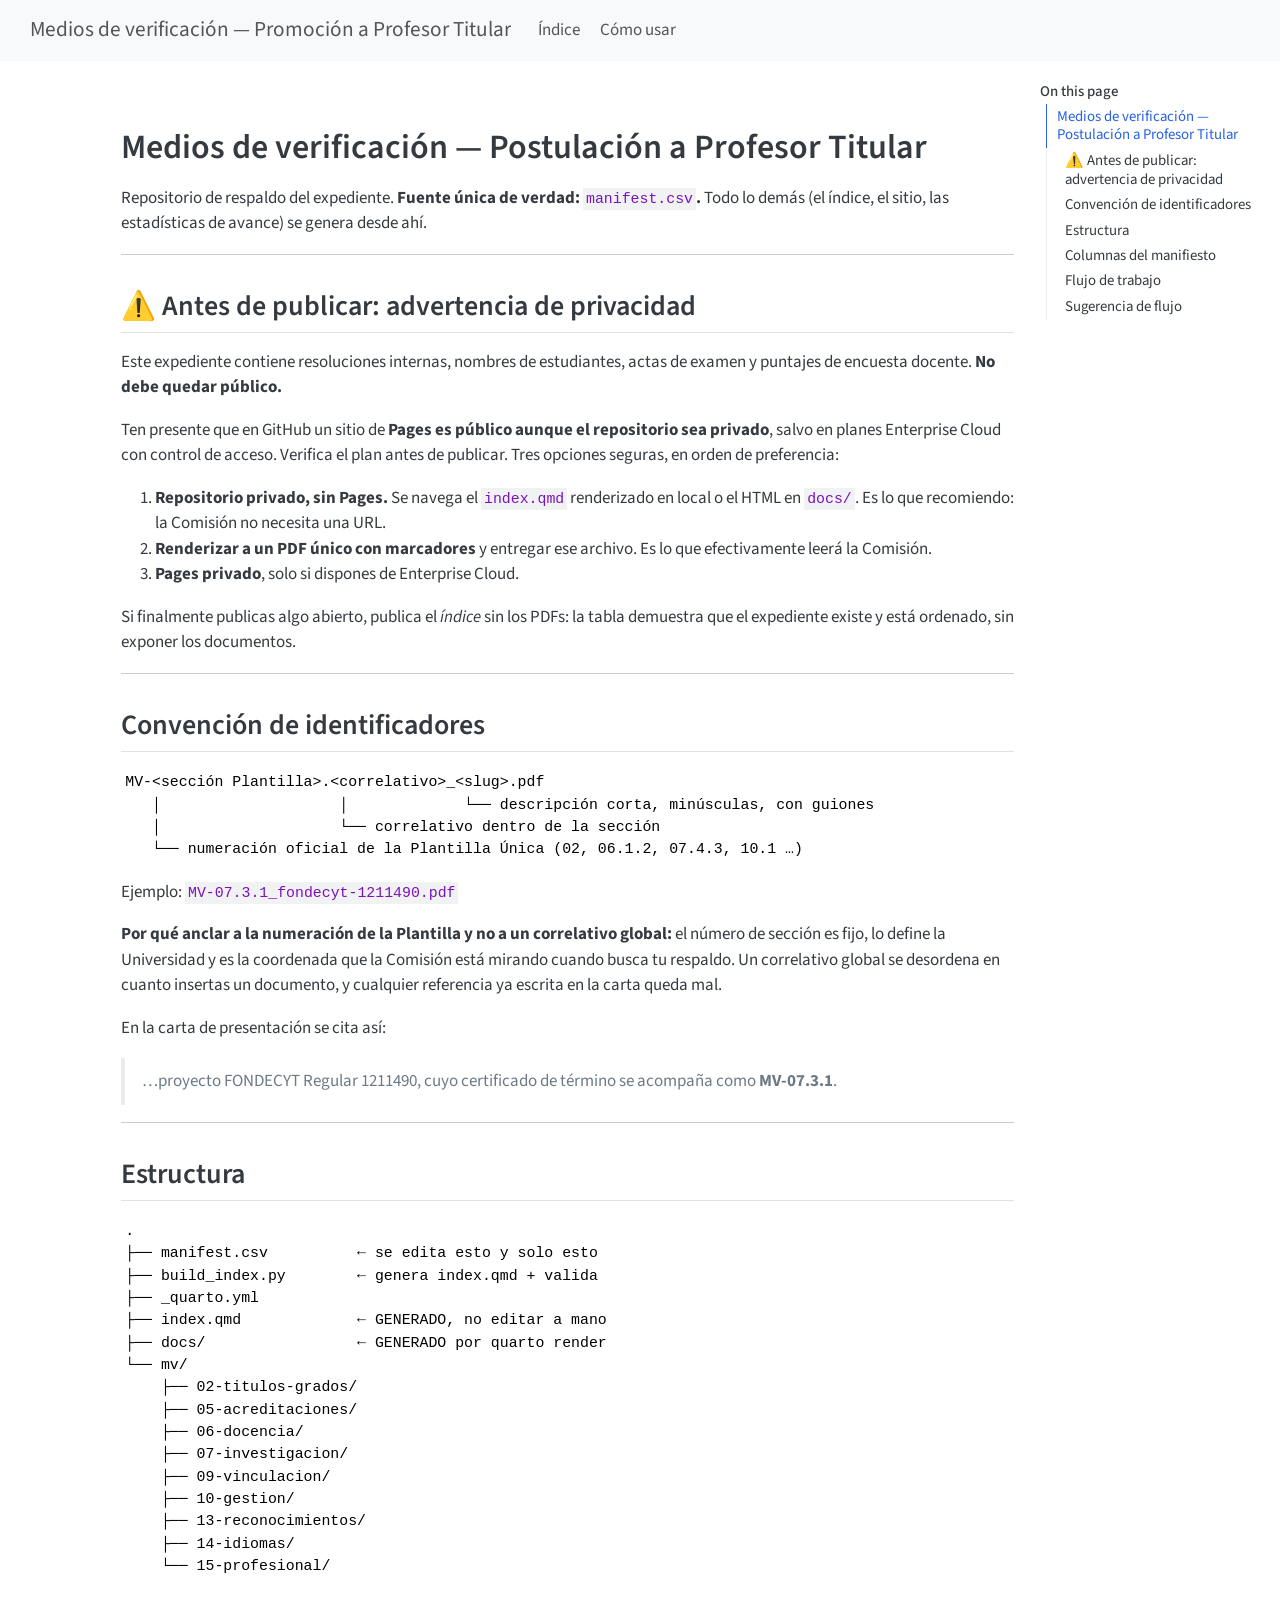
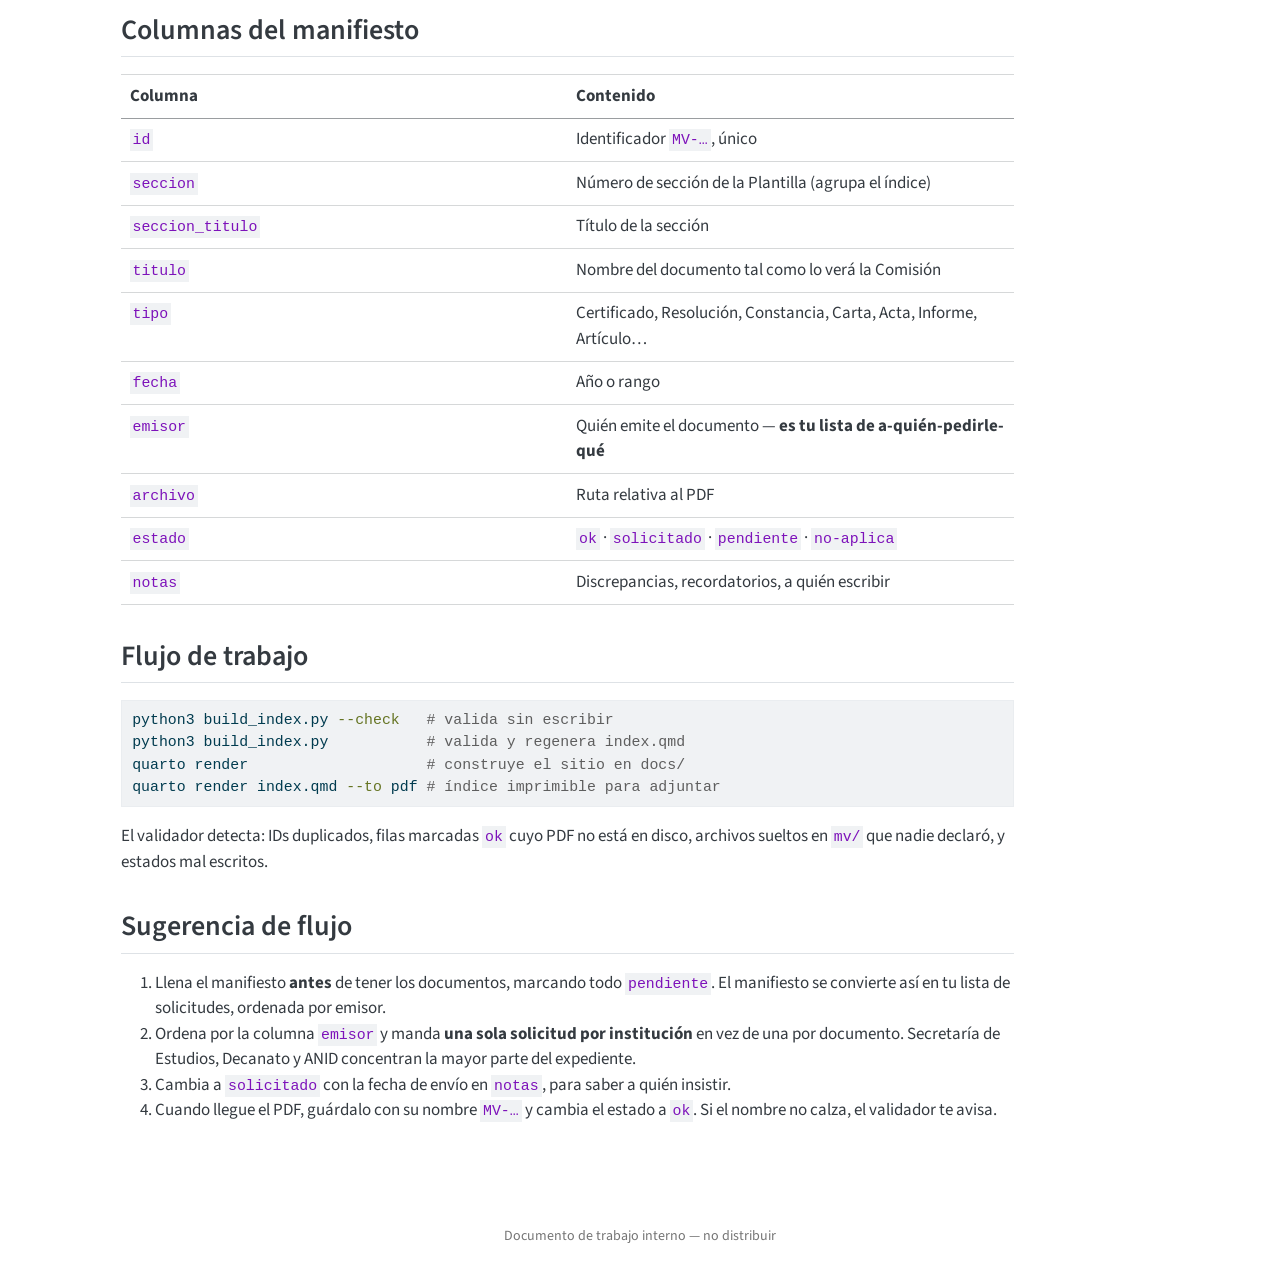
==== docs/readme_medios_verificacion.html @ 4b038539 "open to web" ====
<!DOCTYPE html>
<html xmlns="http://www.w3.org/1999/xhtml" lang="en" xml:lang="en"><head>

<meta charset="utf-8">
<meta name="generator" content="quarto-1.10.18">

<meta name="viewport" content="width=device-width, initial-scale=1.0, user-scalable=yes">


<title>readme_medios_verificacion – Medios de verificación — Promoción a Profesor Titular</title>
<style>
/* Default styles provided by pandoc.
** See https://pandoc.org/MANUAL.html#variables-for-html for config info.
*/
span.smallcaps{font-variant: small-caps;}
div.columns{display: flex; gap: 1.5em;}
div.column{flex: auto;}
@media screen {
div.columns{gap: min(4vw, 1.5em);}
div.column{overflow-x: auto;}
}
div.hanging-indent{margin-left: 1.5em; text-indent: -1.5em;}
ul.task-list{list-style: none;}
ul.task-list li input[type="checkbox"] {
  width: 0.8em;
  margin: 0 0.8em 0.2em -1em; /* quarto-specific, see https://github.com/quarto-dev/quarto-cli/issues/4556 */ 
  vertical-align: middle;
}
/* CSS for syntax highlighting */
html { -webkit-text-size-adjust: 100%; }
pre > code.sourceCode { white-space: pre; position: relative; }
pre > code.sourceCode > span { display: inline-block; line-height: 1.25; }
pre > code.sourceCode > span:empty { height: 1.2em; }
.sourceCode { overflow: visible; }
code.sourceCode > span { color: inherit; text-decoration: inherit; }
div.sourceCode { margin: 1em 0; }
pre.sourceCode { margin: 0; }
@media screen {
div.sourceCode { overflow: auto; }
}
@media print {
pre > code.sourceCode { white-space: pre-wrap; }
pre > code.sourceCode > span { text-indent: -5em; padding-left: 5em; }
}
pre.numberSource code
  { counter-reset: source-line 0; }
pre.numberSource code > span
  { position: relative; left: -4em; counter-increment: source-line; }
pre.numberSource code > span > a:first-child::before
  { content: counter(source-line);
    position: relative; left: -1em; text-align: right; vertical-align: baseline;
    border: none; display: inline-block;
    -webkit-touch-callout: none; -webkit-user-select: none;
    -khtml-user-select: none; -moz-user-select: none;
    -ms-user-select: none; user-select: none;
    padding: 0 4px; width: 4em;
  }
pre.numberSource { margin-left: 3em;  padding-left: 4px; }
div.sourceCode
  {   }
@media screen {
pre > code.sourceCode > span > a:first-child::before { text-decoration: underline; }
}
</style>


<script src="site_libs/quarto-nav/quarto-nav.js"></script>
<script src="site_libs/quarto-nav/headroom.min.js"></script>
<script src="site_libs/clipboard/clipboard.min.js"></script>
<script src="site_libs/quarto-search/autocomplete.umd.js"></script>
<script src="site_libs/quarto-search/fuse.min.js"></script>
<script src="site_libs/quarto-search/quarto-search.js"></script>
<meta name="quarto:offset" content="./">
<script src="site_libs/quarto-html/quarto.js" type="module"></script>
<script src="site_libs/quarto-html/tabsets/tabsets.js" type="module"></script>
<script src="site_libs/quarto-html/popper.min.js"></script>
<script src="site_libs/quarto-html/tippy.umd.min.js"></script>
<script src="site_libs/quarto-html/anchor.min.js"></script>
<link href="site_libs/quarto-html/tippy.css" rel="stylesheet">
<link href="site_libs/quarto-html/quarto-syntax-highlighting-64a204ab8560d761af7679ceaba22944.css" rel="stylesheet" id="quarto-text-highlighting-styles">
<script src="site_libs/bootstrap/bootstrap.min.js"></script>
<link href="site_libs/bootstrap/bootstrap-icons.css" rel="stylesheet">
<link href="site_libs/bootstrap/bootstrap-ba3969b84043a3cd9aceb31d320737d4.min.css" rel="stylesheet" append-hash="true" id="quarto-bootstrap" data-mode="light">
<script id="quarto-search-options" type="application/json">{
  "location": "navbar",
  "copy-button": false,
  "collapse-after": 3,
  "panel-placement": "end",
  "type": "overlay",
  "limit": 50,
  "keyboard-shortcut": [
    "f",
    "/",
    "s"
  ],
  "show-item-context": false,
  "language": {
    "search-no-results-text": "No results",
    "search-matching-documents-text": "matching documents",
    "search-copy-link-title": "Copy link to search",
    "search-hide-matches-text": "Hide additional matches",
    "search-more-match-text": "more match in this document",
    "search-more-matches-text": "more matches in this document",
    "search-clear-button-title": "Clear",
    "search-text-placeholder": "",
    "search-detached-cancel-button-title": "Cancel",
    "search-submit-button-title": "Submit",
    "search-label": "Search"
  }
}</script>


</head>

<body class="nav-fixed quarto-light">

<div id="quarto-search-results"></div>
  <header id="quarto-header" class="headroom fixed-top">
    <nav class="navbar navbar-expand-lg " data-bs-theme="dark">
      <div class="navbar-container container-fluid">
      <div class="navbar-brand-container mx-auto">
    <a class="navbar-brand" href="./index.html">
    <span class="navbar-title">Medios de verificación — Promoción a Profesor Titular</span>
    </a>
  </div>
            <div id="quarto-search" class="" title="Search"></div>
          <button class="navbar-toggler" type="button" data-bs-toggle="collapse" data-bs-target="#navbarCollapse" aria-controls="navbarCollapse" role="menu" aria-expanded="false" aria-label="Toggle navigation" onclick="if (window.quartoToggleHeadroom) { window.quartoToggleHeadroom(); }">
  <span class="navbar-toggler-icon"></span>
</button>
          <div class="collapse navbar-collapse" id="navbarCollapse">
            <ul class="navbar-nav navbar-nav-scroll me-auto">
  <li class="nav-item">
    <a class="nav-link" href="./index.html"> 
<span class="menu-text">Índice</span></a>
  </li>  
  <li class="nav-item">
    <a class="nav-link" href="./README.md"> 
<span class="menu-text">Cómo usar</span></a>
  </li>  
</ul>
          </div> <!-- /navcollapse -->
            <div class="quarto-navbar-tools">
</div>
      </div> <!-- /container-fluid -->
    </nav>
</header>
<!-- content -->
<div id="quarto-content" class="quarto-container page-columns page-rows-contents page-layout-article page-navbar">
<!-- sidebar -->
<!-- margin-sidebar -->
    <div id="quarto-margin-sidebar" class="sidebar margin-sidebar">
        <nav id="TOC" role="doc-toc" class="toc-active">
    <h2 id="toc-title">On this page</h2>
   
  <ul class="collapse">
  <li><a href="#medios-de-verificación-postulación-a-profesor-titular" id="toc-medios-de-verificación-postulación-a-profesor-titular" class="nav-link active" data-scroll-target="#medios-de-verificación-postulación-a-profesor-titular">Medios de verificación — Postulación a Profesor Titular</a>
  <ul class="collapse">
  <li><a href="#antes-de-publicar-advertencia-de-privacidad" id="toc-antes-de-publicar-advertencia-de-privacidad" class="nav-link" data-scroll-target="#antes-de-publicar-advertencia-de-privacidad">⚠️ Antes de publicar: advertencia de privacidad</a></li>
  <li><a href="#convención-de-identificadores" id="toc-convención-de-identificadores" class="nav-link" data-scroll-target="#convención-de-identificadores">Convención de identificadores</a></li>
  <li><a href="#estructura" id="toc-estructura" class="nav-link" data-scroll-target="#estructura">Estructura</a></li>
  <li><a href="#columnas-del-manifiesto" id="toc-columnas-del-manifiesto" class="nav-link" data-scroll-target="#columnas-del-manifiesto">Columnas del manifiesto</a></li>
  <li><a href="#flujo-de-trabajo" id="toc-flujo-de-trabajo" class="nav-link" data-scroll-target="#flujo-de-trabajo">Flujo de trabajo</a></li>
  <li><a href="#sugerencia-de-flujo" id="toc-sugerencia-de-flujo" class="nav-link" data-scroll-target="#sugerencia-de-flujo">Sugerencia de flujo</a></li>
  </ul></li>
  </ul>
</nav>
    </div>
<!-- main -->
<main class="content" id="quarto-document-content"><header id="title-block-header" class="quarto-title-block"></header>




<section id="medios-de-verificación-postulación-a-profesor-titular" class="level1">
<h1>Medios de verificación — Postulación a Profesor Titular</h1>
<p>Repositorio de respaldo del expediente. <strong>Fuente única de verdad: <code>manifest.csv</code>.</strong> Todo lo demás (el índice, el sitio, las estadísticas de avance) se genera desde ahí.</p>
<hr>
<section id="antes-de-publicar-advertencia-de-privacidad" class="level2">
<h2 class="anchored" data-anchor-id="antes-de-publicar-advertencia-de-privacidad">⚠️ Antes de publicar: advertencia de privacidad</h2>
<p>Este expediente contiene resoluciones internas, nombres de estudiantes, actas de examen y puntajes de encuesta docente. <strong>No debe quedar público.</strong></p>
<p>Ten presente que en GitHub un sitio de <strong>Pages es público aunque el repositorio sea privado</strong>, salvo en planes Enterprise Cloud con control de acceso. Verifica el plan antes de publicar. Tres opciones seguras, en orden de preferencia:</p>
<ol type="1">
<li><strong>Repositorio privado, sin Pages.</strong> Se navega el <code>index.qmd</code> renderizado en local o el HTML en <code>docs/</code>. Es lo que recomiendo: la Comisión no necesita una URL.</li>
<li><strong>Renderizar a un PDF único con marcadores</strong> y entregar ese archivo. Es lo que efectivamente leerá la Comisión.</li>
<li><strong>Pages privado</strong>, solo si dispones de Enterprise Cloud.</li>
</ol>
<p>Si finalmente publicas algo abierto, publica el <em>índice</em> sin los PDFs: la tabla demuestra que el expediente existe y está ordenado, sin exponer los documentos.</p>
<hr>
</section>
<section id="convención-de-identificadores" class="level2">
<h2 class="anchored" data-anchor-id="convención-de-identificadores">Convención de identificadores</h2>
<pre><code>MV-&lt;sección Plantilla&gt;.&lt;correlativo&gt;_&lt;slug&gt;.pdf
   │                    │             └── descripción corta, minúsculas, con guiones
   │                    └── correlativo dentro de la sección
   └── numeración oficial de la Plantilla Única (02, 06.1.2, 07.4.3, 10.1 …)</code></pre>
<p>Ejemplo: <code>MV-07.3.1_fondecyt-1211490.pdf</code></p>
<p><strong>Por qué anclar a la numeración de la Plantilla y no a un correlativo global:</strong> el número de sección es fijo, lo define la Universidad y es la coordenada que la Comisión está mirando cuando busca tu respaldo. Un correlativo global se desordena en cuanto insertas un documento, y cualquier referencia ya escrita en la carta queda mal.</p>
<p>En la carta de presentación se cita así:</p>
<blockquote class="blockquote">
<p>…proyecto FONDECYT Regular 1211490, cuyo certificado de término se acompaña como <strong>MV-07.3.1</strong>.</p>
</blockquote>
<hr>
</section>
<section id="estructura" class="level2">
<h2 class="anchored" data-anchor-id="estructura">Estructura</h2>
<pre><code>.
├── manifest.csv          ← se edita esto y solo esto
├── build_index.py        ← genera index.qmd + valida
├── _quarto.yml
├── index.qmd             ← GENERADO, no editar a mano
├── docs/                 ← GENERADO por quarto render
└── mv/
    ├── 02-titulos-grados/
    ├── 05-acreditaciones/
    ├── 06-docencia/
    ├── 07-investigacion/
    ├── 09-vinculacion/
    ├── 10-gestion/
    ├── 13-reconocimientos/
    ├── 14-idiomas/
    └── 15-profesional/</code></pre>
</section>
<section id="columnas-del-manifiesto" class="level2">
<h2 class="anchored" data-anchor-id="columnas-del-manifiesto">Columnas del manifiesto</h2>
<table class="caption-top table">
<colgroup>
<col style="width: 50%">
<col style="width: 50%">
</colgroup>
<thead>
<tr class="header">
<th>Columna</th>
<th>Contenido</th>
</tr>
</thead>
<tbody>
<tr class="odd">
<td><code>id</code></td>
<td>Identificador <code>MV-…</code>, único</td>
</tr>
<tr class="even">
<td><code>seccion</code></td>
<td>Número de sección de la Plantilla (agrupa el índice)</td>
</tr>
<tr class="odd">
<td><code>seccion_titulo</code></td>
<td>Título de la sección</td>
</tr>
<tr class="even">
<td><code>titulo</code></td>
<td>Nombre del documento tal como lo verá la Comisión</td>
</tr>
<tr class="odd">
<td><code>tipo</code></td>
<td>Certificado, Resolución, Constancia, Carta, Acta, Informe, Artículo…</td>
</tr>
<tr class="even">
<td><code>fecha</code></td>
<td>Año o rango</td>
</tr>
<tr class="odd">
<td><code>emisor</code></td>
<td>Quién emite el documento — <strong>es tu lista de a-quién-pedirle-qué</strong></td>
</tr>
<tr class="even">
<td><code>archivo</code></td>
<td>Ruta relativa al PDF</td>
</tr>
<tr class="odd">
<td><code>estado</code></td>
<td><code>ok</code> · <code>solicitado</code> · <code>pendiente</code> · <code>no-aplica</code></td>
</tr>
<tr class="even">
<td><code>notas</code></td>
<td>Discrepancias, recordatorios, a quién escribir</td>
</tr>
</tbody>
</table>
</section>
<section id="flujo-de-trabajo" class="level2">
<h2 class="anchored" data-anchor-id="flujo-de-trabajo">Flujo de trabajo</h2>
<div class="code-copy-outer-scaffold"><div class="sourceCode" id="cb3"><pre class="sourceCode bash code-with-copy"><code class="sourceCode bash"><span id="cb3-1"><a href="#cb3-1" aria-hidden="true" tabindex="-1"></a><span class="ex">python3</span> build_index.py <span class="at">--check</span>   <span class="co"># valida sin escribir</span></span>
<span id="cb3-2"><a href="#cb3-2" aria-hidden="true" tabindex="-1"></a><span class="ex">python3</span> build_index.py           <span class="co"># valida y regenera index.qmd</span></span>
<span id="cb3-3"><a href="#cb3-3" aria-hidden="true" tabindex="-1"></a><span class="ex">quarto</span> render                    <span class="co"># construye el sitio en docs/</span></span>
<span id="cb3-4"><a href="#cb3-4" aria-hidden="true" tabindex="-1"></a><span class="ex">quarto</span> render index.qmd <span class="at">--to</span> pdf <span class="co"># índice imprimible para adjuntar</span></span></code></pre></div><button title="Copy to Clipboard" class="code-copy-button"><i class="bi"></i></button></div>
<p>El validador detecta: IDs duplicados, filas marcadas <code>ok</code> cuyo PDF no está en disco, archivos sueltos en <code>mv/</code> que nadie declaró, y estados mal escritos.</p>
</section>
<section id="sugerencia-de-flujo" class="level2">
<h2 class="anchored" data-anchor-id="sugerencia-de-flujo">Sugerencia de flujo</h2>
<ol type="1">
<li>Llena el manifiesto <strong>antes</strong> de tener los documentos, marcando todo <code>pendiente</code>. El manifiesto se convierte así en tu lista de solicitudes, ordenada por emisor.</li>
<li>Ordena por la columna <code>emisor</code> y manda <strong>una sola solicitud por institución</strong> en vez de una por documento. Secretaría de Estudios, Decanato y ANID concentran la mayor parte del expediente.</li>
<li>Cambia a <code>solicitado</code> con la fecha de envío en <code>notas</code>, para saber a quién insistir.</li>
<li>Cuando llegue el PDF, guárdalo con su nombre <code>MV-…</code> y cambia el estado a <code>ok</code>. Si el nombre no calza, el validador te avisa.</li>
</ol>


</section>
</section>

</main> <!-- /main -->
<script id="quarto-html-after-body" type="application/javascript">
  window.document.addEventListener("DOMContentLoaded", function (event) {
    const icon = "";
    const anchorJS = new window.AnchorJS();
    anchorJS.options = {
      placement: 'right',
      icon: icon
    };
    anchorJS.add('.anchored');
    const isCodeAnnotation = (el) => {
      for (const clz of el.classList) {
        if (clz.startsWith('code-annotation-')) {                     
          return true;
        }
      }
      return false;
    }
    const onCopySuccess = function(e) {
      // button target
      const button = e.trigger;
      // don't keep focus
      button.blur();
      // flash "checked"
      button.classList.add('code-copy-button-checked');
      var currentTitle = button.getAttribute("title");
      button.setAttribute("title", "Copied!");
      let tooltip;
      if (window.bootstrap) {
        button.setAttribute("data-bs-toggle", "tooltip");
        button.setAttribute("data-bs-placement", "left");
        button.setAttribute("data-bs-title", "Copied!");
        tooltip = new bootstrap.Tooltip(button, 
          { trigger: "manual", 
            customClass: "code-copy-button-tooltip",
            offset: [0, -8]});
        tooltip.show();    
      }
      setTimeout(function() {
        if (tooltip) {
          tooltip.hide();
          button.removeAttribute("data-bs-title");
          button.removeAttribute("data-bs-toggle");
          button.removeAttribute("data-bs-placement");
        }
        button.setAttribute("title", currentTitle);
        button.classList.remove('code-copy-button-checked');
      }, 1000);
      // clear code selection
      e.clearSelection();
    }
    const getTextToCopy = function(trigger) {
      const outerScaffold = trigger.parentElement.cloneNode(true);
      const codeEl = outerScaffold.querySelector('code');
      for (const childEl of codeEl.children) {
        if (isCodeAnnotation(childEl)) {
          childEl.remove();
        }
      }
      return codeEl.innerText;
    }
    const clipboard = new window.ClipboardJS('.code-copy-button:not([data-in-quarto-modal])', {
      text: getTextToCopy
    });
    clipboard.on('success', onCopySuccess);
    if (window.document.getElementById('quarto-embedded-source-code-modal')) {
      const clipboardModal = new window.ClipboardJS('.code-copy-button[data-in-quarto-modal]', {
        text: getTextToCopy,
        container: window.document.getElementById('quarto-embedded-source-code-modal')
      });
      clipboardModal.on('success', onCopySuccess);
    }
      var localhostRegex = new RegExp(/^(?:http|https):\/\/localhost\:?[0-9]*\//);
      var mailtoRegex = new RegExp(/^mailto:/);
        var filterRegex = new RegExp('/' + window.location.host + '/');
      var isInternal = (href) => {
          return filterRegex.test(href) || localhostRegex.test(href) || mailtoRegex.test(href);
      }
      // Inspect non-navigation links and adorn them if external
     var links = window.document.querySelectorAll('a[href]:not(.nav-link):not(.navbar-brand):not(.toc-action):not(.sidebar-link):not(.sidebar-item-toggle):not(.pagination-link):not(.no-external):not([aria-hidden]):not(.dropdown-item):not(.quarto-navigation-tool):not(.about-link)');
      for (var i=0; i<links.length; i++) {
        const link = links[i];
        if (!isInternal(link.href)) {
          // undo the damage that might have been done by quarto-nav.js in the case of
          // links that we want to consider external
          if (link.dataset.originalHref !== undefined) {
            link.href = link.dataset.originalHref;
          }
            // target, if specified
            link.setAttribute("target", "_blank");
            if (link.getAttribute("rel") === null) {
              link.setAttribute("rel", "noopener");
            }
        }
      }
    function tippyHover(el, contentFn, onTriggerFn, onUntriggerFn) {
      const config = {
        allowHTML: true,
        maxWidth: 500,
        delay: 100,
        arrow: false,
        appendTo: function(el) {
            return el.parentElement;
        },
        interactive: true,
        interactiveBorder: 10,
        theme: 'quarto',
        placement: 'bottom-start',
      };
      if (contentFn) {
        config.content = contentFn;
      }
      if (onTriggerFn) {
        config.onTrigger = onTriggerFn;
      }
      if (onUntriggerFn) {
        config.onUntrigger = onUntriggerFn;
      }
      window.tippy(el, config); 
    }
    const noterefs = window.document.querySelectorAll('a[role="doc-noteref"]');
    for (var i=0; i<noterefs.length; i++) {
      const ref = noterefs[i];
      tippyHover(ref, function() {
        // use id or data attribute instead here
        let href = ref.getAttribute('data-footnote-href') || ref.getAttribute('href');
        try { href = new URL(href).hash; } catch {}
        const id = href.replace(/^#\/?/, "");
        const note = window.document.getElementById(id);
        if (note) {
          return note.innerHTML;
        } else {
          return "";
        }
      });
    }
    const xrefs = window.document.querySelectorAll('a.quarto-xref');
    const processXRef = (id, note) => {
      // Strip column container classes
      const stripColumnClz = (el) => {
        el.classList.remove("page-full", "page-columns");
        if (el.children) {
          for (const child of el.children) {
            stripColumnClz(child);
          }
        }
      }
      stripColumnClz(note)
      if (id === null || id.startsWith('sec-')) {
        // Special case sections, only their first couple elements
        const container = document.createElement("div");
        if (note.children && note.children.length > 2) {
          container.appendChild(note.children[0].cloneNode(true));
          for (let i = 1; i < note.children.length; i++) {
            const child = note.children[i];
            if (child.tagName === "P" && child.innerText === "") {
              continue;
            } else {
              container.appendChild(child.cloneNode(true));
              break;
            }
          }
          if (window.Quarto?.typesetMath) {
            window.Quarto.typesetMath(container);
          }
          return container.innerHTML
        } else {
          if (window.Quarto?.typesetMath) {
            window.Quarto.typesetMath(note);
          }
          return note.innerHTML;
        }
      } else {
        // Remove any anchor links if they are present
        const anchorLink = note.querySelector('a.anchorjs-link');
        if (anchorLink) {
          anchorLink.remove();
        }
        if (window.Quarto?.typesetMath) {
          window.Quarto.typesetMath(note);
        }
        if (note.classList.contains("callout")) {
          return note.outerHTML;
        } else {
          return note.innerHTML;
        }
      }
    }
    for (var i=0; i<xrefs.length; i++) {
      const xref = xrefs[i];
      tippyHover(xref, undefined, function(instance) {
        instance.disable();
        let url = xref.getAttribute('href');
        let hash = undefined; 
        if (url.startsWith('#')) {
          hash = url;
        } else {
          try { hash = new URL(url).hash; } catch {}
        }
        if (hash) {
          const id = hash.replace(/^#\/?/, "");
          const note = window.document.getElementById(id);
          if (note !== null) {
            try {
              const html = processXRef(id, note.cloneNode(true));
              instance.setContent(html);
            } finally {
              instance.enable();
              instance.show();
            }
          } else {
            // See if we can fetch this
            fetch(url.split('#')[0])
            .then(res => res.text())
            .then(html => {
              const parser = new DOMParser();
              const htmlDoc = parser.parseFromString(html, "text/html");
              const note = htmlDoc.getElementById(id);
              if (note !== null) {
                const html = processXRef(id, note);
                instance.setContent(html);
              } 
            }).finally(() => {
              instance.enable();
              instance.show();
            });
          }
        } else {
          // See if we can fetch a full url (with no hash to target)
          // This is a special case and we should probably do some content thinning / targeting
          fetch(url)
          .then(res => res.text())
          .then(html => {
            const parser = new DOMParser();
            const htmlDoc = parser.parseFromString(html, "text/html");
            const note = htmlDoc.querySelector('main.content');
            if (note !== null) {
              // This should only happen for chapter cross references
              // (since there is no id in the URL)
              // remove the first header
              if (note.children.length > 0 && note.children[0].tagName === "HEADER") {
                note.children[0].remove();
              }
              const html = processXRef(null, note);
              instance.setContent(html);
            } 
          }).finally(() => {
            instance.enable();
            instance.show();
          });
        }
      }, function(instance) {
      });
    }
        let selectedAnnoteEl;
        const selectorForAnnotation = ( cell, annotation) => {
          let cellAttr = 'data-code-cell="' + cell + '"';
          let lineAttr = 'data-code-annotation="' +  annotation + '"';
          const selector = 'span[' + cellAttr + '][' + lineAttr + ']';
          return selector;
        }
        const selectCodeLines = (annoteEl) => {
          const doc = window.document;
          const targetCell = annoteEl.getAttribute("data-target-cell");
          const targetAnnotation = annoteEl.getAttribute("data-target-annotation");
          const annoteSpan = window.document.querySelector(selectorForAnnotation(targetCell, targetAnnotation));
          const lines = annoteSpan.getAttribute("data-code-lines").split(",");
          const lineIds = lines.map((line) => {
            return targetCell + "-" + line;
          })
          let top = null;
          let height = null;
          let parent = null;
          if (lineIds.length > 0) {
              //compute the position of the single el (top and bottom and make a div)
              const el = window.document.getElementById(lineIds[0]);
              top = el.offsetTop;
              height = el.offsetHeight;
              parent = el.parentElement.parentElement;
            if (lineIds.length > 1) {
              const lastEl = window.document.getElementById(lineIds[lineIds.length - 1]);
              const bottom = lastEl.offsetTop + lastEl.offsetHeight;
              height = bottom - top;
            }
            if (top !== null && height !== null && parent !== null) {
              // cook up a div (if necessary) and position it 
              let div = window.document.getElementById("code-annotation-line-highlight");
              if (div === null) {
                div = window.document.createElement("div");
                div.setAttribute("id", "code-annotation-line-highlight");
                div.style.position = 'absolute';
                parent.appendChild(div);
              }
              div.style.top = top - 2 + "px";
              div.style.height = height + 4 + "px";
              div.style.left = 0;
              let gutterDiv = window.document.getElementById("code-annotation-line-highlight-gutter");
              if (gutterDiv === null) {
                gutterDiv = window.document.createElement("div");
                gutterDiv.setAttribute("id", "code-annotation-line-highlight-gutter");
                gutterDiv.style.position = 'absolute';
                const codeCell = window.document.getElementById(targetCell);
                const gutter = codeCell.querySelector('.code-annotation-gutter');
                gutter.appendChild(gutterDiv);
              }
              gutterDiv.style.top = top - 2 + "px";
              gutterDiv.style.height = height + 4 + "px";
            }
            selectedAnnoteEl = annoteEl;
          }
        };
        const unselectCodeLines = () => {
          const elementsIds = ["code-annotation-line-highlight", "code-annotation-line-highlight-gutter"];
          elementsIds.forEach((elId) => {
            const div = window.document.getElementById(elId);
            if (div) {
              div.remove();
            }
          });
          selectedAnnoteEl = undefined;
        };
          // Handle positioning of the toggle
      window.addEventListener(
        "resize",
        throttle(() => {
          elRect = undefined;
          if (selectedAnnoteEl) {
            selectCodeLines(selectedAnnoteEl);
          }
        }, 10)
      );
      function throttle(fn, ms) {
      let throttle = false;
      let timer;
        return (...args) => {
          if(!throttle) { // first call gets through
              fn.apply(this, args);
              throttle = true;
          } else { // all the others get throttled
              if(timer) clearTimeout(timer); // cancel #2
              timer = setTimeout(() => {
                fn.apply(this, args);
                timer = throttle = false;
              }, ms);
          }
        };
      }
        // Attach click handler to the DT
        const annoteDls = window.document.querySelectorAll('dt[data-target-cell]');
        for (const annoteDlNode of annoteDls) {
          annoteDlNode.addEventListener('click', (event) => {
            const clickedEl = event.target;
            if (clickedEl !== selectedAnnoteEl) {
              unselectCodeLines();
              const activeEl = window.document.querySelector('dt[data-target-cell].code-annotation-active');
              if (activeEl) {
                activeEl.classList.remove('code-annotation-active');
              }
              selectCodeLines(clickedEl);
              clickedEl.classList.add('code-annotation-active');
            } else {
              // Unselect the line
              unselectCodeLines();
              clickedEl.classList.remove('code-annotation-active');
            }
          });
        }
    const findCites = (el) => {
      const parentEl = el.parentElement;
      if (parentEl) {
        const cites = parentEl.dataset.cites;
        if (cites) {
          return {
            el,
            cites: cites.split(' ')
          };
        } else {
          return findCites(el.parentElement)
        }
      } else {
        return undefined;
      }
    };
    var bibliorefs = window.document.querySelectorAll('a[role="doc-biblioref"]');
    for (var i=0; i<bibliorefs.length; i++) {
      const ref = bibliorefs[i];
      const citeInfo = findCites(ref);
      if (citeInfo) {
        tippyHover(citeInfo.el, function() {
          var popup = window.document.createElement('div');
          citeInfo.cites.forEach(function(cite) {
            var citeDiv = window.document.createElement('div');
            citeDiv.classList.add('hanging-indent');
            citeDiv.classList.add('csl-entry');
            var biblioDiv = window.document.getElementById('ref-' + cite);
            if (biblioDiv) {
              citeDiv.innerHTML = biblioDiv.innerHTML;
            }
            popup.appendChild(citeDiv);
          });
          return popup.innerHTML;
        });
      }
    }
  });
  </script>
</div> <!-- /content -->
<footer class="footer">
  <div class="nav-footer">
    <div class="nav-footer-left">
      &nbsp;
    </div>   
    <div class="nav-footer-center">
<p>Documento de trabajo interno — no distribuir</p>
</div>
    <div class="nav-footer-right">
      &nbsp;
    </div>
  </div>
</footer>




</body></html>
---- docs/site_libs/quarto-html/tippy.css ----
.tippy-box[data-animation=fade][data-state=hidden]{opacity:0}[data-tippy-root]{max-width:calc(100vw - 10px)}.tippy-box{position:relative;background-color:#333;color:#fff;border-radius:4px;font-size:14px;line-height:1.4;white-space:normal;outline:0;transition-property:transform,visibility,opacity}.tippy-box[data-placement^=top]>.tippy-arrow{bottom:0}.tippy-box[data-placement^=top]>.tippy-arrow:before{bottom:-7px;left:0;border-width:8px 8px 0;border-top-color:initial;transform-origin:center top}.tippy-box[data-placement^=bottom]>.tippy-arrow{top:0}.tippy-box[data-placement^=bottom]>.tippy-arrow:before{top:-7px;left:0;border-width:0 8px 8px;border-bottom-color:initial;transform-origin:center bottom}.tippy-box[data-placement^=left]>.tippy-arrow{right:0}.tippy-box[data-placement^=left]>.tippy-arrow:before{border-width:8px 0 8px 8px;border-left-color:initial;right:-7px;transform-origin:center left}.tippy-box[data-placement^=right]>.tippy-arrow{left:0}.tippy-box[data-placement^=right]>.tippy-arrow:before{left:-7px;border-width:8px 8px 8px 0;border-right-color:initial;transform-origin:center right}.tippy-box[data-inertia][data-state=visible]{transition-timing-function:cubic-bezier(.54,1.5,.38,1.11)}.tippy-arrow{width:16px;height:16px;color:#333}.tippy-arrow:before{content:"";position:absolute;border-color:transparent;border-style:solid}.tippy-content{position:relative;padding:5px 9px;z-index:1}
---- docs/site_libs/quarto-html/quarto-syntax-highlighting-64a204ab8560d761af7679ceaba22944.css ----
/* quarto syntax highlight colors */
:root {
  --quarto-hl-ot-color: #003B4F;
  --quarto-hl-at-color: #657422;
  --quarto-hl-ss-color: #20794D;
  --quarto-hl-an-color: #5E5E5E;
  --quarto-hl-fu-color: #4758AB;
  --quarto-hl-st-color: #20794D;
  --quarto-hl-cf-color: #003B4F;
  --quarto-hl-op-color: #5E5E5E;
  --quarto-hl-er-color: #AD0000;
  --quarto-hl-bn-color: #AD0000;
  --quarto-hl-al-color: #AD0000;
  --quarto-hl-va-color: #111111;
  --quarto-hl-bu-color: inherit;
  --quarto-hl-ex-color: inherit;
  --quarto-hl-pp-color: #AD0000;
  --quarto-hl-in-color: #5E5E5E;
  --quarto-hl-vs-color: #20794D;
  --quarto-hl-wa-color: #5E5E5E;
  --quarto-hl-do-color: #5E5E5E;
  --quarto-hl-im-color: #00769E;
  --quarto-hl-ch-color: #20794D;
  --quarto-hl-dt-color: #AD0000;
  --quarto-hl-fl-color: #AD0000;
  --quarto-hl-co-color: #5E5E5E;
  --quarto-hl-cv-color: #5E5E5E;
  --quarto-hl-cn-color: #8f5902;
  --quarto-hl-sc-color: #5E5E5E;
  --quarto-hl-dv-color: #AD0000;
  --quarto-hl-kw-color: #003B4F;
}

/* other quarto variables */
:root {
  --quarto-font-monospace: SFMono-Regular, Menlo, Monaco, Consolas, "Liberation Mono", "Courier New", monospace;
}

/* syntax highlight based on Pandoc's rules */
pre > code.sourceCode > span {
  color: #003B4F;
}

code.sourceCode > span {
  color: #003B4F;
}

div.sourceCode,
div.sourceCode pre.sourceCode {
  color: #003B4F;
}

/* Normal */
code span {
  color: #003B4F;
}

/* Alert */
code span.al {
  color: #AD0000;
  font-style: inherit;
}

/* Annotation */
code span.an {
  color: #5E5E5E;
  font-style: inherit;
}

/* Attribute */
code span.at {
  color: #657422;
  font-style: inherit;
}

/* BaseN */
code span.bn {
  color: #AD0000;
  font-style: inherit;
}

/* BuiltIn */
code span.bu {
  font-style: inherit;
}

/* ControlFlow */
code span.cf {
  color: #003B4F;
  font-weight: bold;
  font-style: inherit;
}

/* Char */
code span.ch {
  color: #20794D;
  font-style: inherit;
}

/* Constant */
code span.cn {
  color: #8f5902;
  font-style: inherit;
}

/* Comment */
code span.co {
  color: #5E5E5E;
  font-style: inherit;
}

/* CommentVar */
code span.cv {
  color: #5E5E5E;
  font-style: italic;
}

/* Documentation */
code span.do {
  color: #5E5E5E;
  font-style: italic;
}

/* DataType */
code span.dt {
  color: #AD0000;
  font-style: inherit;
}

/* DecVal */
code span.dv {
  color: #AD0000;
  font-style: inherit;
}

/* Error */
code span.er {
  color: #AD0000;
  font-style: inherit;
}

/* Extension */
code span.ex {
  font-style: inherit;
}

/* Float */
code span.fl {
  color: #AD0000;
  font-style: inherit;
}

/* Function */
code span.fu {
  color: #4758AB;
  font-style: inherit;
}

/* Import */
code span.im {
  color: #00769E;
  font-style: inherit;
}

/* Information */
code span.in {
  color: #5E5E5E;
  font-style: inherit;
}

/* Keyword */
code span.kw {
  color: #003B4F;
  font-weight: bold;
  font-style: inherit;
}

/* Operator */
code span.op {
  color: #5E5E5E;
  font-style: inherit;
}

/* Other */
code span.ot {
  color: #003B4F;
  font-style: inherit;
}

/* Preprocessor */
code span.pp {
  color: #AD0000;
  font-style: inherit;
}

/* SpecialChar */
code span.sc {
  color: #5E5E5E;
  font-style: inherit;
}

/* SpecialString */
code span.ss {
  color: #20794D;
  font-style: inherit;
}

/* String */
code span.st {
  color: #20794D;
  font-style: inherit;
}

/* Variable */
code span.va {
  color: #111111;
  font-style: inherit;
}

/* VerbatimString */
code span.vs {
  color: #20794D;
  font-style: inherit;
}

/* Warning */
code span.wa {
  color: #5E5E5E;
  font-style: italic;
}

.prevent-inlining {
  content: "</";
}

/*# sourceMappingURL=9d8d5bb603a83b8298b89080a598c93b.css.map */
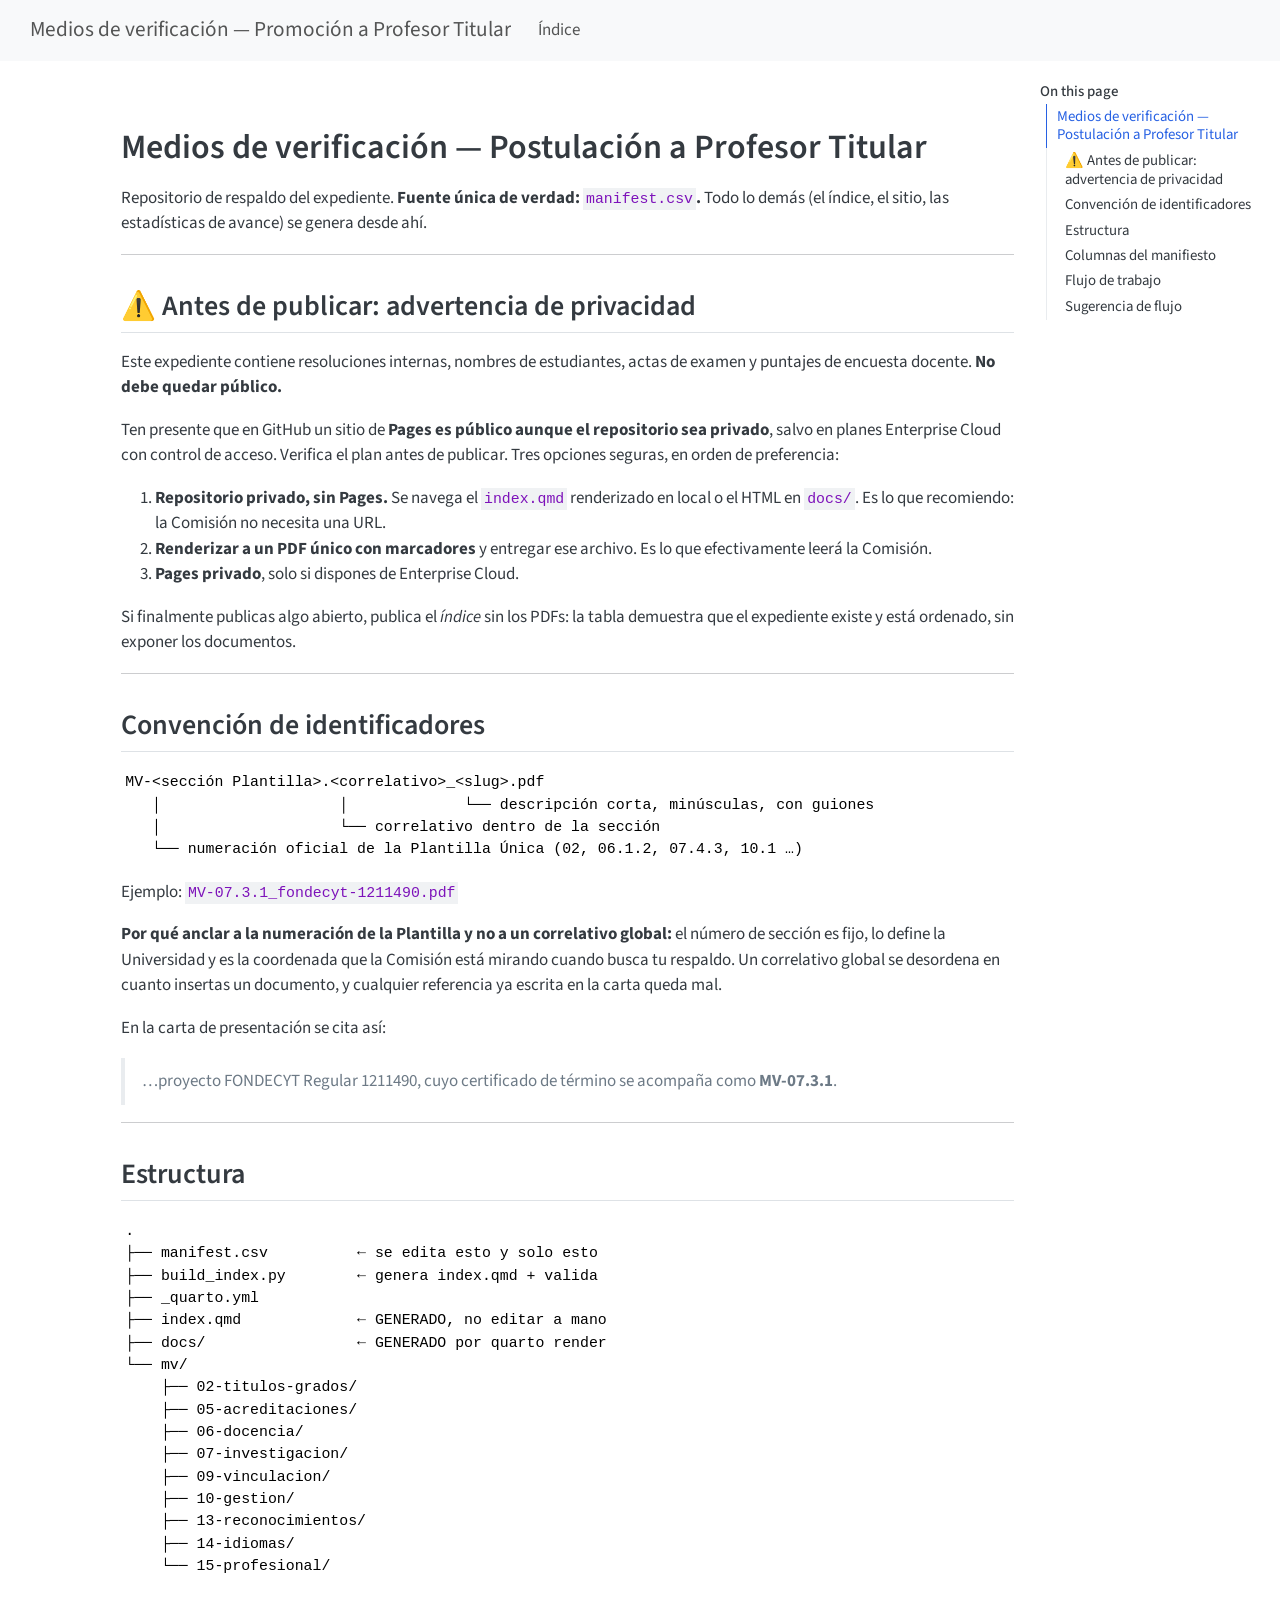
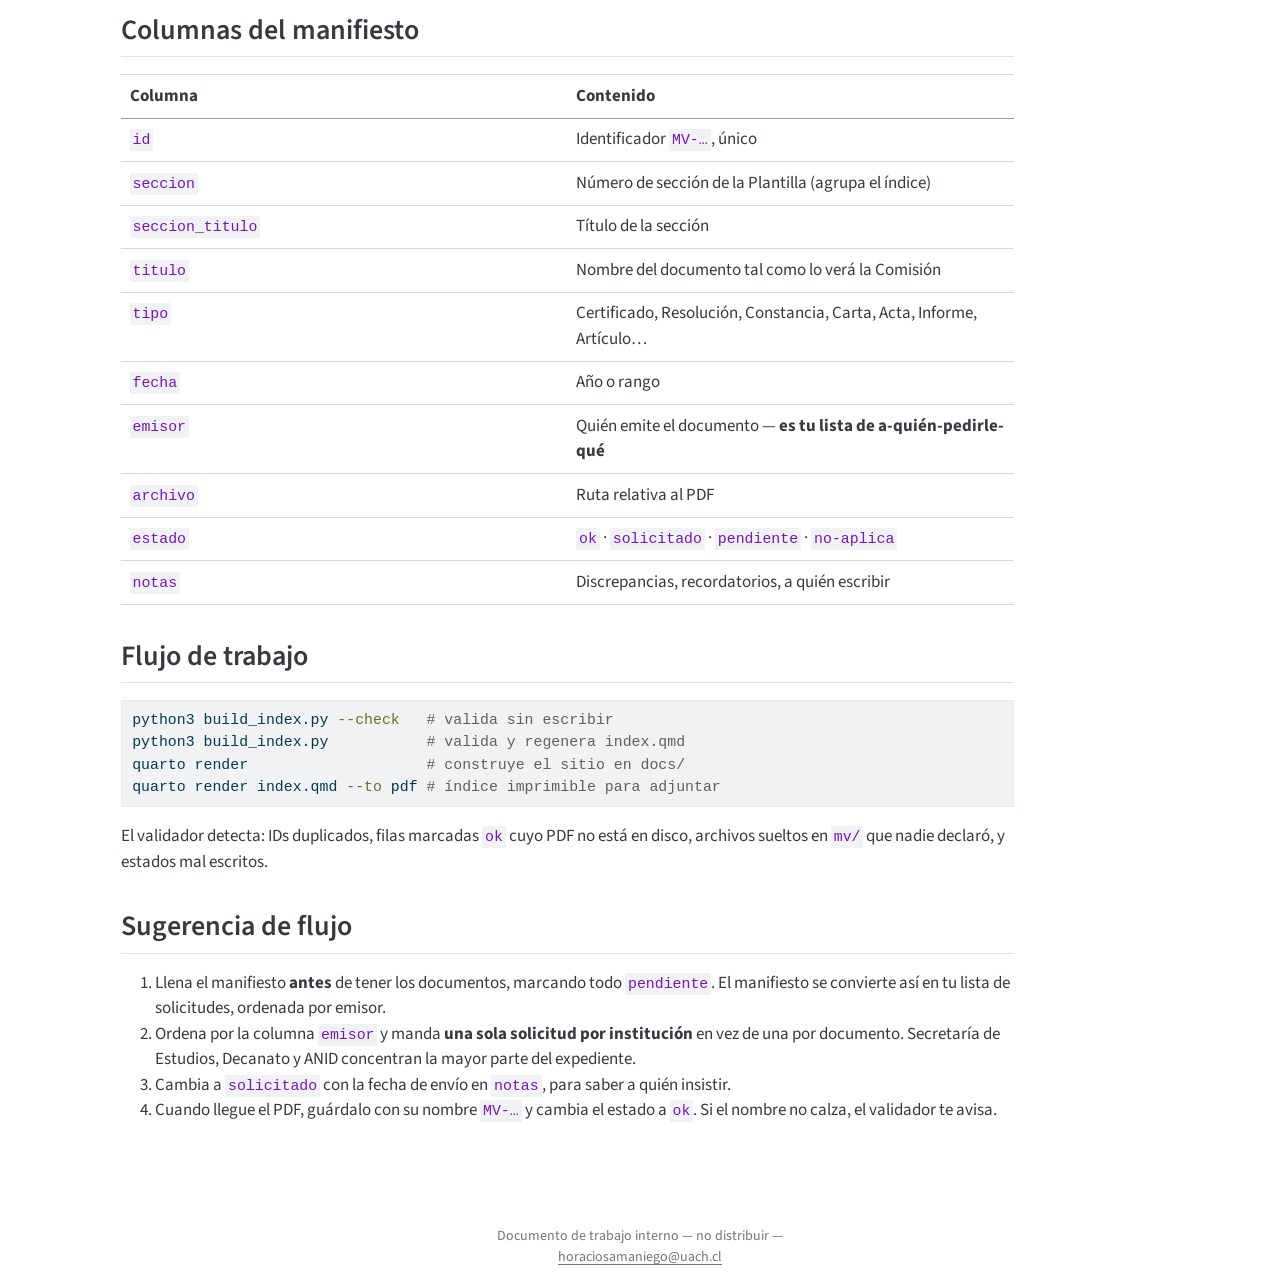
==== commit a663b4f5: "fixed" ====
--- a/docs/readme_medios_verificacion.html
+++ b/docs/readme_medios_verificacion.html
@@ -132,10 +132,6 @@
   <li class="nav-item">
     <a class="nav-link" href="./index.html"> 
 <span class="menu-text">Índice</span></a>
-  </li>  
-  <li class="nav-item">
-    <a class="nav-link" href="./README.md"> 
-<span class="menu-text">Cómo usar</span></a>
   </li>  
 </ul>
           </div> <!-- /navcollapse -->
@@ -711,11 +707,11 @@
       &nbsp;
     </div>   
     <div class="nav-footer-center">
-<p>Documento de trabajo interno — no distribuir</p>
+<p>Documento de trabajo interno — no distribuir — <a href="mailto:horaciosamaniego@uach.cl">horaciosamaniego@uach.cl</a></p>
 </div>
     <div class="nav-footer-right">
-      &nbsp;
-    </div>
+
+</div>
   </div>
 </footer>
 
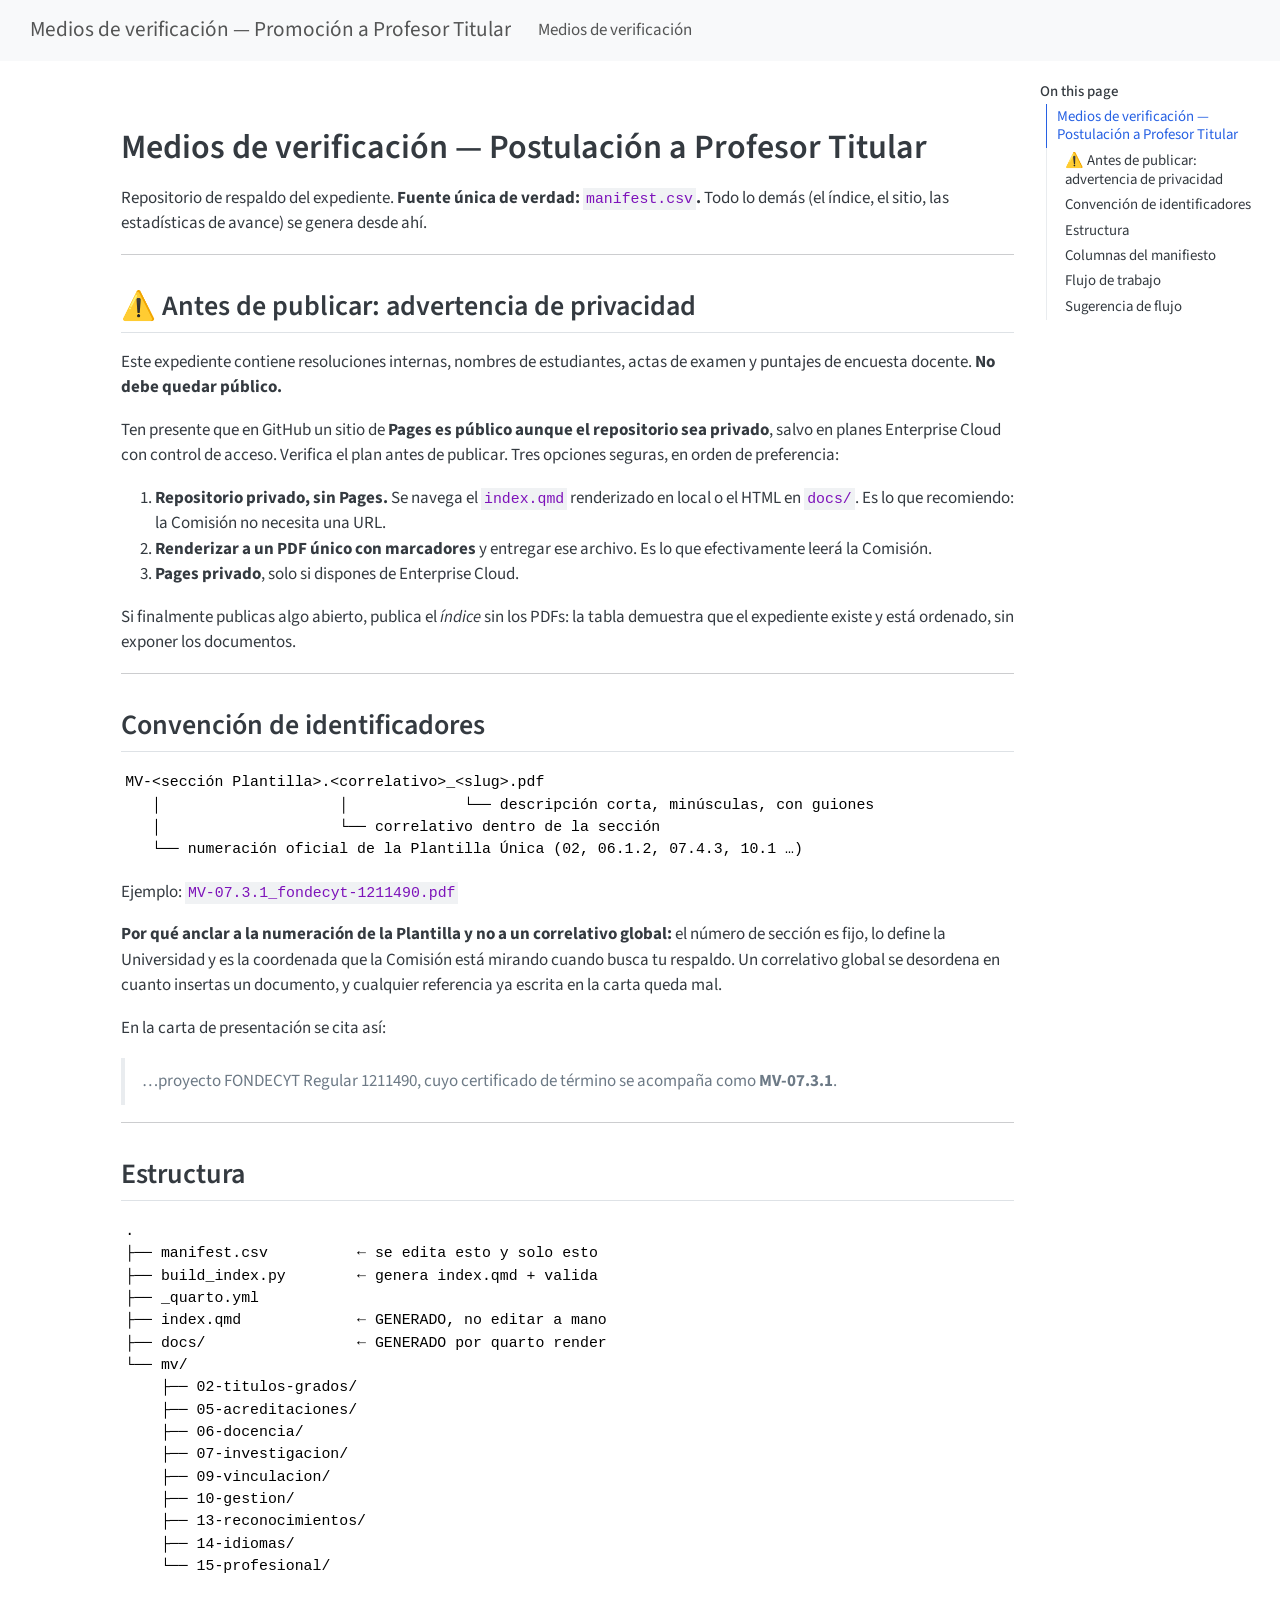
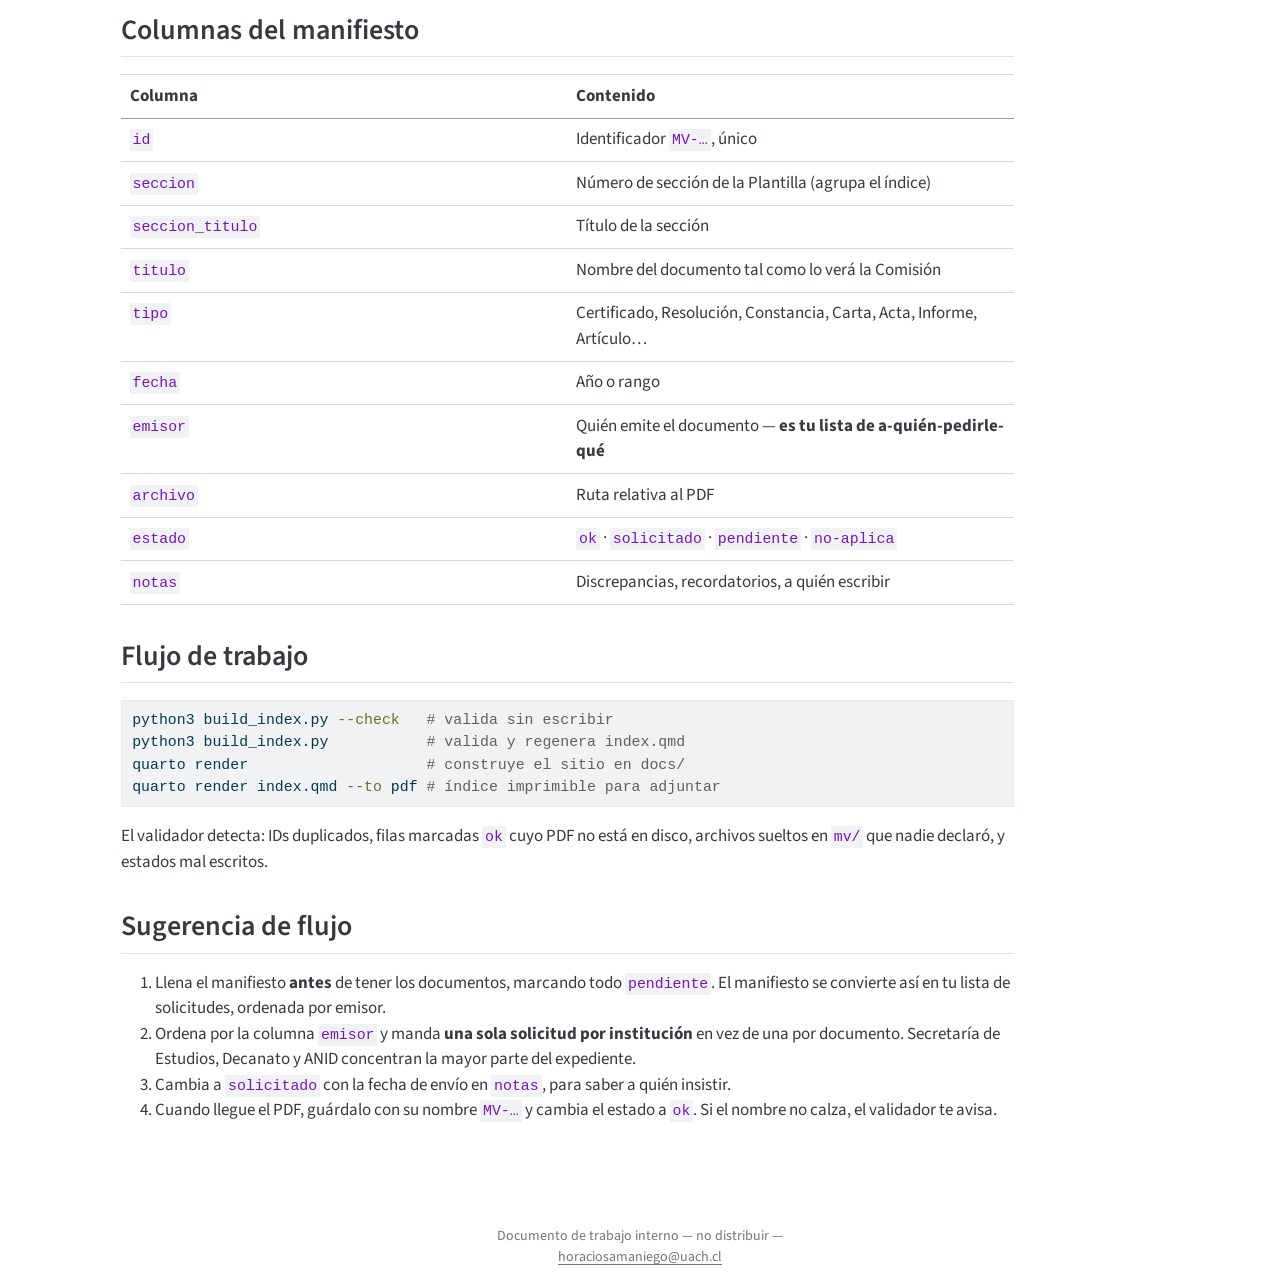
==== commit 28ab37ce: "fixed stuff" ====
--- a/docs/readme_medios_verificacion.html
+++ b/docs/readme_medios_verificacion.html
@@ -131,7 +131,7 @@
             <ul class="navbar-nav navbar-nav-scroll me-auto">
   <li class="nav-item">
     <a class="nav-link" href="./index.html"> 
-<span class="menu-text">Índice</span></a>
+<span class="menu-text">Medios de verificación</span></a>
   </li>  
 </ul>
           </div> <!-- /navcollapse -->
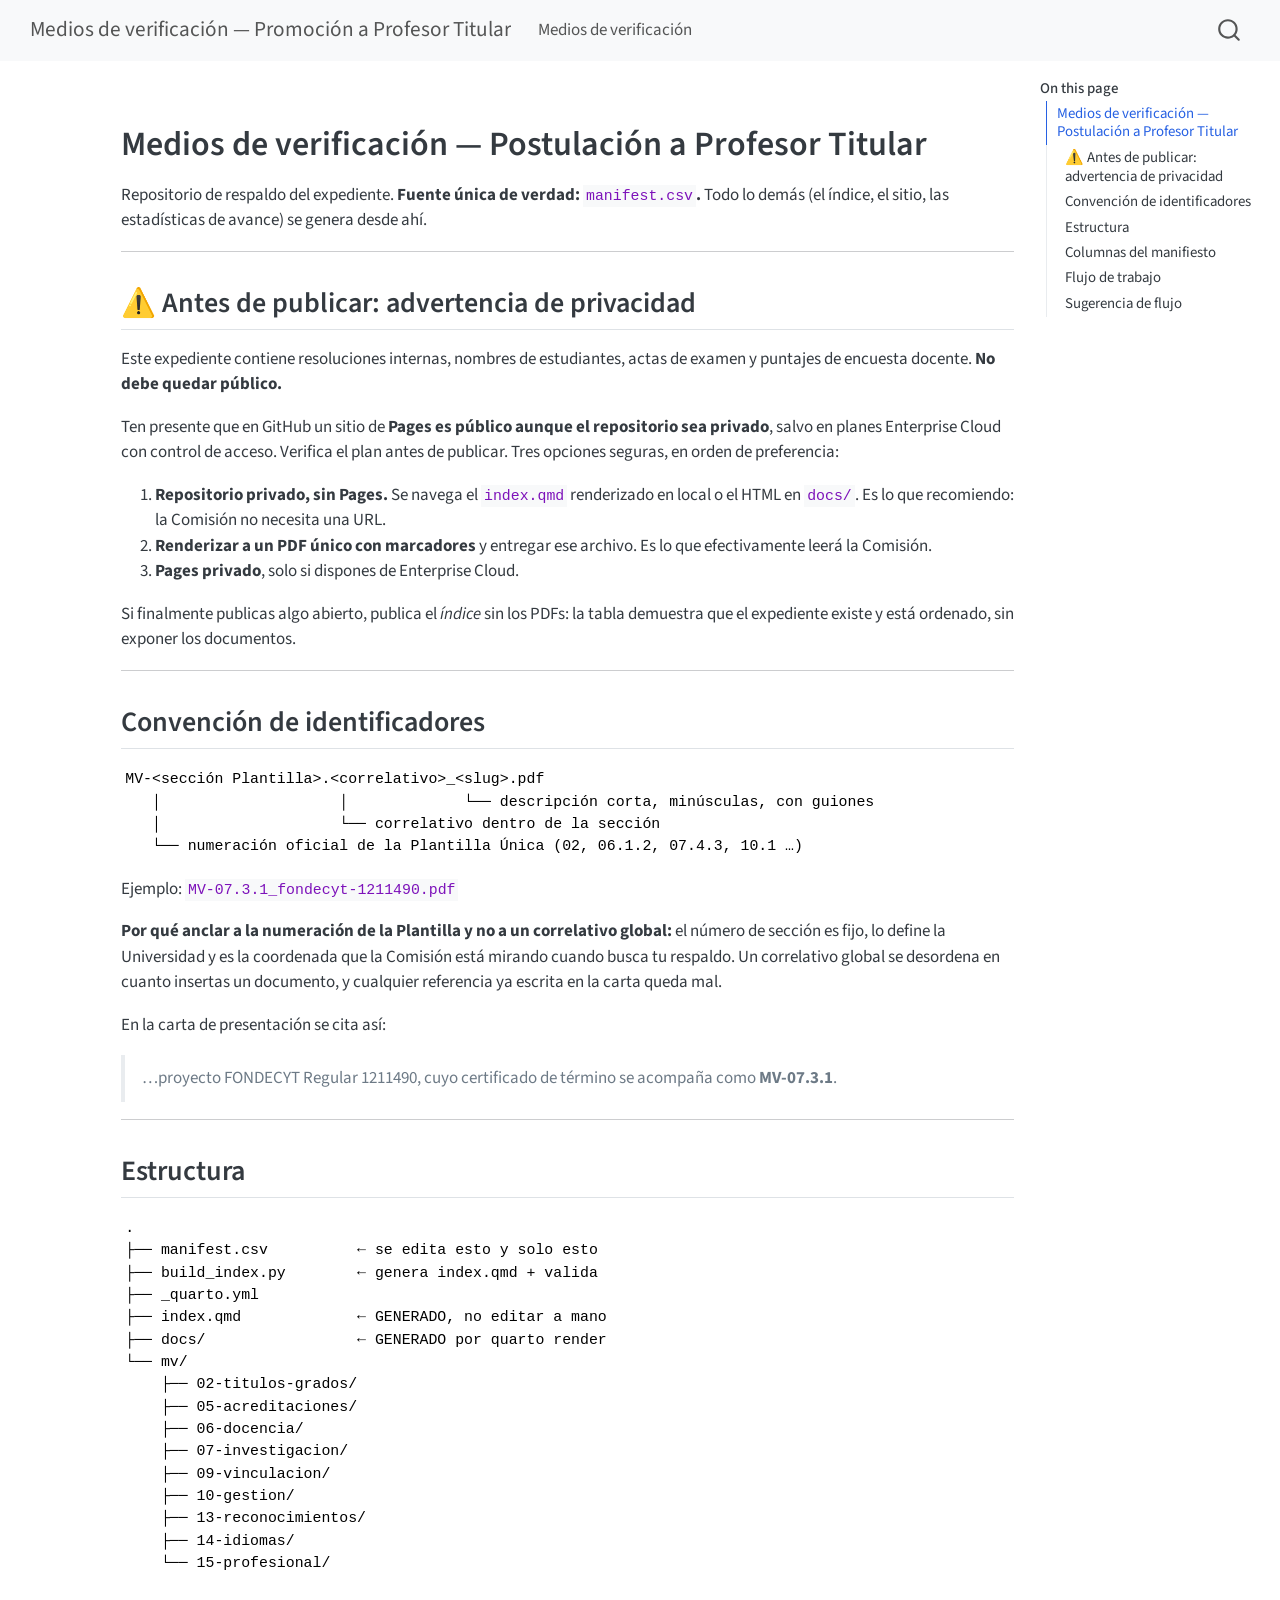
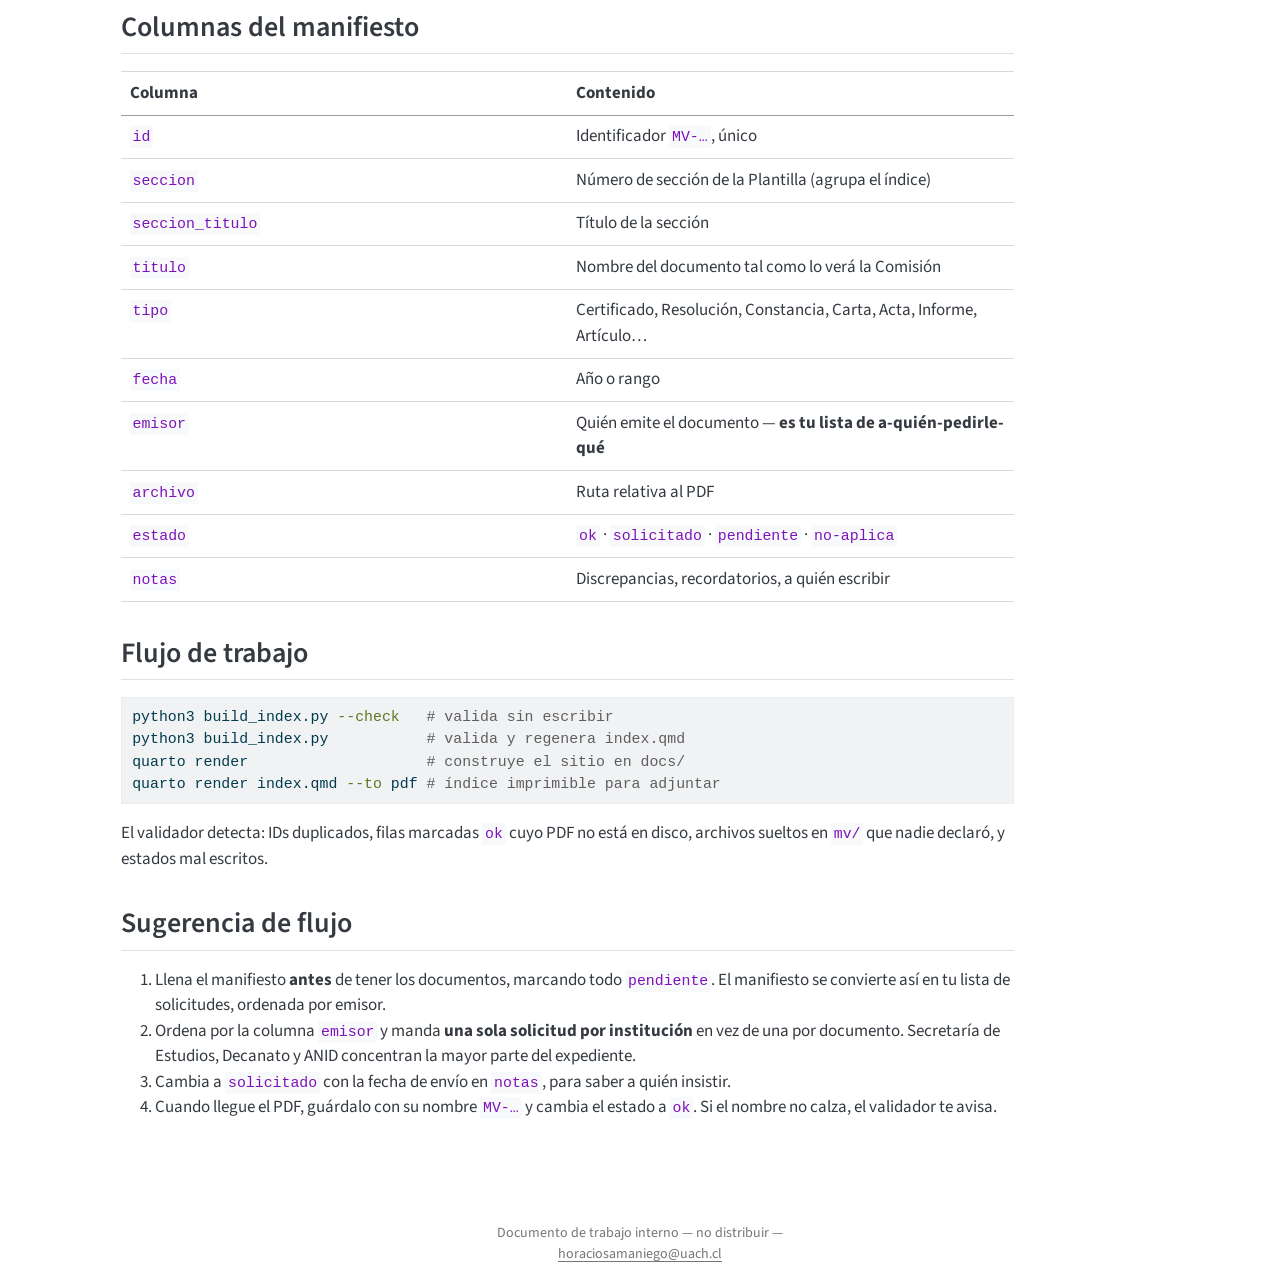
==== commit 80d10e21: "adding acreditacion" ====
--- a/docs/readme_medios_verificacion.html
+++ b/docs/readme_medios_verificacion.html
@@ -2,23 +2,17 @@
 <html xmlns="http://www.w3.org/1999/xhtml" lang="en" xml:lang="en"><head>
 
 <meta charset="utf-8">
-<meta name="generator" content="quarto-1.10.18">
+<meta name="generator" content="quarto-1.7.23">
 
 <meta name="viewport" content="width=device-width, initial-scale=1.0, user-scalable=yes">
 
 
 <title>readme_medios_verificacion – Medios de verificación — Promoción a Profesor Titular</title>
 <style>
-/* Default styles provided by pandoc.
-** See https://pandoc.org/MANUAL.html#variables-for-html for config info.
-*/
+code{white-space: pre-wrap;}
 span.smallcaps{font-variant: small-caps;}
-div.columns{display: flex; gap: 1.5em;}
-div.column{flex: auto;}
-@media screen {
-div.columns{gap: min(4vw, 1.5em);}
-div.column{overflow-x: auto;}
-}
+div.columns{display: flex; gap: min(4vw, 1.5em);}
+div.column{flex: auto; overflow-x: auto;}
 div.hanging-indent{margin-left: 1.5em; text-indent: -1.5em;}
 ul.task-list{list-style: none;}
 ul.task-list li input[type="checkbox"] {
@@ -77,10 +71,10 @@
 <script src="site_libs/quarto-html/tippy.umd.min.js"></script>
 <script src="site_libs/quarto-html/anchor.min.js"></script>
 <link href="site_libs/quarto-html/tippy.css" rel="stylesheet">
-<link href="site_libs/quarto-html/quarto-syntax-highlighting-64a204ab8560d761af7679ceaba22944.css" rel="stylesheet" id="quarto-text-highlighting-styles">
+<link href="site_libs/quarto-html/quarto-syntax-highlighting-226bd0f977fa82dfae4534cac220d79a.css" rel="stylesheet" id="quarto-text-highlighting-styles">
 <script src="site_libs/bootstrap/bootstrap.min.js"></script>
 <link href="site_libs/bootstrap/bootstrap-icons.css" rel="stylesheet">
-<link href="site_libs/bootstrap/bootstrap-ba3969b84043a3cd9aceb31d320737d4.min.css" rel="stylesheet" append-hash="true" id="quarto-bootstrap" data-mode="light">
+<link href="site_libs/bootstrap/bootstrap-de593279efb98ae36c3247afbc967b97.min.css" rel="stylesheet" append-hash="true" id="quarto-bootstrap" data-mode="light">
 <script id="quarto-search-options" type="application/json">{
   "location": "navbar",
   "copy-button": false,
@@ -275,10 +269,10 @@
 </section>
 <section id="flujo-de-trabajo" class="level2">
 <h2 class="anchored" data-anchor-id="flujo-de-trabajo">Flujo de trabajo</h2>
-<div class="code-copy-outer-scaffold"><div class="sourceCode" id="cb3"><pre class="sourceCode bash code-with-copy"><code class="sourceCode bash"><span id="cb3-1"><a href="#cb3-1" aria-hidden="true" tabindex="-1"></a><span class="ex">python3</span> build_index.py <span class="at">--check</span>   <span class="co"># valida sin escribir</span></span>
+<div class="sourceCode" id="cb3"><pre class="sourceCode bash code-with-copy"><code class="sourceCode bash"><span id="cb3-1"><a href="#cb3-1" aria-hidden="true" tabindex="-1"></a><span class="ex">python3</span> build_index.py <span class="at">--check</span>   <span class="co"># valida sin escribir</span></span>
 <span id="cb3-2"><a href="#cb3-2" aria-hidden="true" tabindex="-1"></a><span class="ex">python3</span> build_index.py           <span class="co"># valida y regenera index.qmd</span></span>
 <span id="cb3-3"><a href="#cb3-3" aria-hidden="true" tabindex="-1"></a><span class="ex">quarto</span> render                    <span class="co"># construye el sitio en docs/</span></span>
-<span id="cb3-4"><a href="#cb3-4" aria-hidden="true" tabindex="-1"></a><span class="ex">quarto</span> render index.qmd <span class="at">--to</span> pdf <span class="co"># índice imprimible para adjuntar</span></span></code></pre></div><button title="Copy to Clipboard" class="code-copy-button"><i class="bi"></i></button></div>
+<span id="cb3-4"><a href="#cb3-4" aria-hidden="true" tabindex="-1"></a><span class="ex">quarto</span> render index.qmd <span class="at">--to</span> pdf <span class="co"># índice imprimible para adjuntar</span></span></code><button title="Copy to Clipboard" class="code-copy-button"><i class="bi"></i></button></pre></div>
 <p>El validador detecta: IDs duplicados, filas marcadas <code>ok</code> cuyo PDF no está en disco, archivos sueltos en <code>mv/</code> que nadie declaró, y estados mal escritos.</p>
 </section>
 <section id="sugerencia-de-flujo" class="level2">
@@ -346,14 +340,13 @@
       e.clearSelection();
     }
     const getTextToCopy = function(trigger) {
-      const outerScaffold = trigger.parentElement.cloneNode(true);
-      const codeEl = outerScaffold.querySelector('code');
-      for (const childEl of codeEl.children) {
-        if (isCodeAnnotation(childEl)) {
-          childEl.remove();
-        }
-      }
-      return codeEl.innerText;
+        const codeEl = trigger.previousElementSibling.cloneNode(true);
+        for (const childEl of codeEl.children) {
+          if (isCodeAnnotation(childEl)) {
+            childEl.remove();
+          }
+        }
+        return codeEl.innerText;
     }
     const clipboard = new window.ClipboardJS('.code-copy-button:not([data-in-quarto-modal])', {
       text: getTextToCopy
--- a/docs/site_libs/quarto-html/quarto-syntax-highlighting-226bd0f977fa82dfae4534cac220d79a.css
+++ b/docs/site_libs/quarto-html/quarto-syntax-highlighting-226bd0f977fa82dfae4534cac220d79a.css
@@ -0,0 +1,236 @@
+/* quarto syntax highlight colors */
+:root {
+  --quarto-hl-ot-color: #003B4F;
+  --quarto-hl-at-color: #657422;
+  --quarto-hl-ss-color: #20794D;
+  --quarto-hl-an-color: #5E5E5E;
+  --quarto-hl-fu-color: #4758AB;
+  --quarto-hl-st-color: #20794D;
+  --quarto-hl-cf-color: #003B4F;
+  --quarto-hl-op-color: #5E5E5E;
+  --quarto-hl-er-color: #AD0000;
+  --quarto-hl-bn-color: #AD0000;
+  --quarto-hl-al-color: #AD0000;
+  --quarto-hl-va-color: #111111;
+  --quarto-hl-bu-color: inherit;
+  --quarto-hl-ex-color: inherit;
+  --quarto-hl-pp-color: #AD0000;
+  --quarto-hl-in-color: #5E5E5E;
+  --quarto-hl-vs-color: #20794D;
+  --quarto-hl-wa-color: #5E5E5E;
+  --quarto-hl-do-color: #5E5E5E;
+  --quarto-hl-im-color: #00769E;
+  --quarto-hl-ch-color: #20794D;
+  --quarto-hl-dt-color: #AD0000;
+  --quarto-hl-fl-color: #AD0000;
+  --quarto-hl-co-color: #5E5E5E;
+  --quarto-hl-cv-color: #5E5E5E;
+  --quarto-hl-cn-color: #8f5902;
+  --quarto-hl-sc-color: #5E5E5E;
+  --quarto-hl-dv-color: #AD0000;
+  --quarto-hl-kw-color: #003B4F;
+}
+
+/* other quarto variables */
+:root {
+  --quarto-font-monospace: SFMono-Regular, Menlo, Monaco, Consolas, "Liberation Mono", "Courier New", monospace;
+}
+
+/* syntax highlight based on Pandoc's rules */
+pre > code.sourceCode > span {
+  color: #003B4F;
+}
+
+code.sourceCode > span {
+  color: #003B4F;
+}
+
+div.sourceCode,
+div.sourceCode pre.sourceCode {
+  color: #003B4F;
+}
+
+/* Normal */
+code span {
+  color: #003B4F;
+}
+
+/* Alert */
+code span.al {
+  color: #AD0000;
+  font-style: inherit;
+}
+
+/* Annotation */
+code span.an {
+  color: #5E5E5E;
+  font-style: inherit;
+}
+
+/* Attribute */
+code span.at {
+  color: #657422;
+  font-style: inherit;
+}
+
+/* BaseN */
+code span.bn {
+  color: #AD0000;
+  font-style: inherit;
+}
+
+/* BuiltIn */
+code span.bu {
+  font-style: inherit;
+}
+
+/* ControlFlow */
+code span.cf {
+  color: #003B4F;
+  font-weight: bold;
+  font-style: inherit;
+}
+
+/* Char */
+code span.ch {
+  color: #20794D;
+  font-style: inherit;
+}
+
+/* Constant */
+code span.cn {
+  color: #8f5902;
+  font-style: inherit;
+}
+
+/* Comment */
+code span.co {
+  color: #5E5E5E;
+  font-style: inherit;
+}
+
+/* CommentVar */
+code span.cv {
+  color: #5E5E5E;
+  font-style: italic;
+}
+
+/* Documentation */
+code span.do {
+  color: #5E5E5E;
+  font-style: italic;
+}
+
+/* DataType */
+code span.dt {
+  color: #AD0000;
+  font-style: inherit;
+}
+
+/* DecVal */
+code span.dv {
+  color: #AD0000;
+  font-style: inherit;
+}
+
+/* Error */
+code span.er {
+  color: #AD0000;
+  font-style: inherit;
+}
+
+/* Extension */
+code span.ex {
+  font-style: inherit;
+}
+
+/* Float */
+code span.fl {
+  color: #AD0000;
+  font-style: inherit;
+}
+
+/* Function */
+code span.fu {
+  color: #4758AB;
+  font-style: inherit;
+}
+
+/* Import */
+code span.im {
+  color: #00769E;
+  font-style: inherit;
+}
+
+/* Information */
+code span.in {
+  color: #5E5E5E;
+  font-style: inherit;
+}
+
+/* Keyword */
+code span.kw {
+  color: #003B4F;
+  font-weight: bold;
+  font-style: inherit;
+}
+
+/* Operator */
+code span.op {
+  color: #5E5E5E;
+  font-style: inherit;
+}
+
+/* Other */
+code span.ot {
+  color: #003B4F;
+  font-style: inherit;
+}
+
+/* Preprocessor */
+code span.pp {
+  color: #AD0000;
+  font-style: inherit;
+}
+
+/* SpecialChar */
+code span.sc {
+  color: #5E5E5E;
+  font-style: inherit;
+}
+
+/* SpecialString */
+code span.ss {
+  color: #20794D;
+  font-style: inherit;
+}
+
+/* String */
+code span.st {
+  color: #20794D;
+  font-style: inherit;
+}
+
+/* Variable */
+code span.va {
+  color: #111111;
+  font-style: inherit;
+}
+
+/* VerbatimString */
+code span.vs {
+  color: #20794D;
+  font-style: inherit;
+}
+
+/* Warning */
+code span.wa {
+  color: #5E5E5E;
+  font-style: italic;
+}
+
+.prevent-inlining {
+  content: "</";
+}
+
+/*# sourceMappingURL=da1a1148ea3b26c99ee2fa22f91bb681.css.map */
